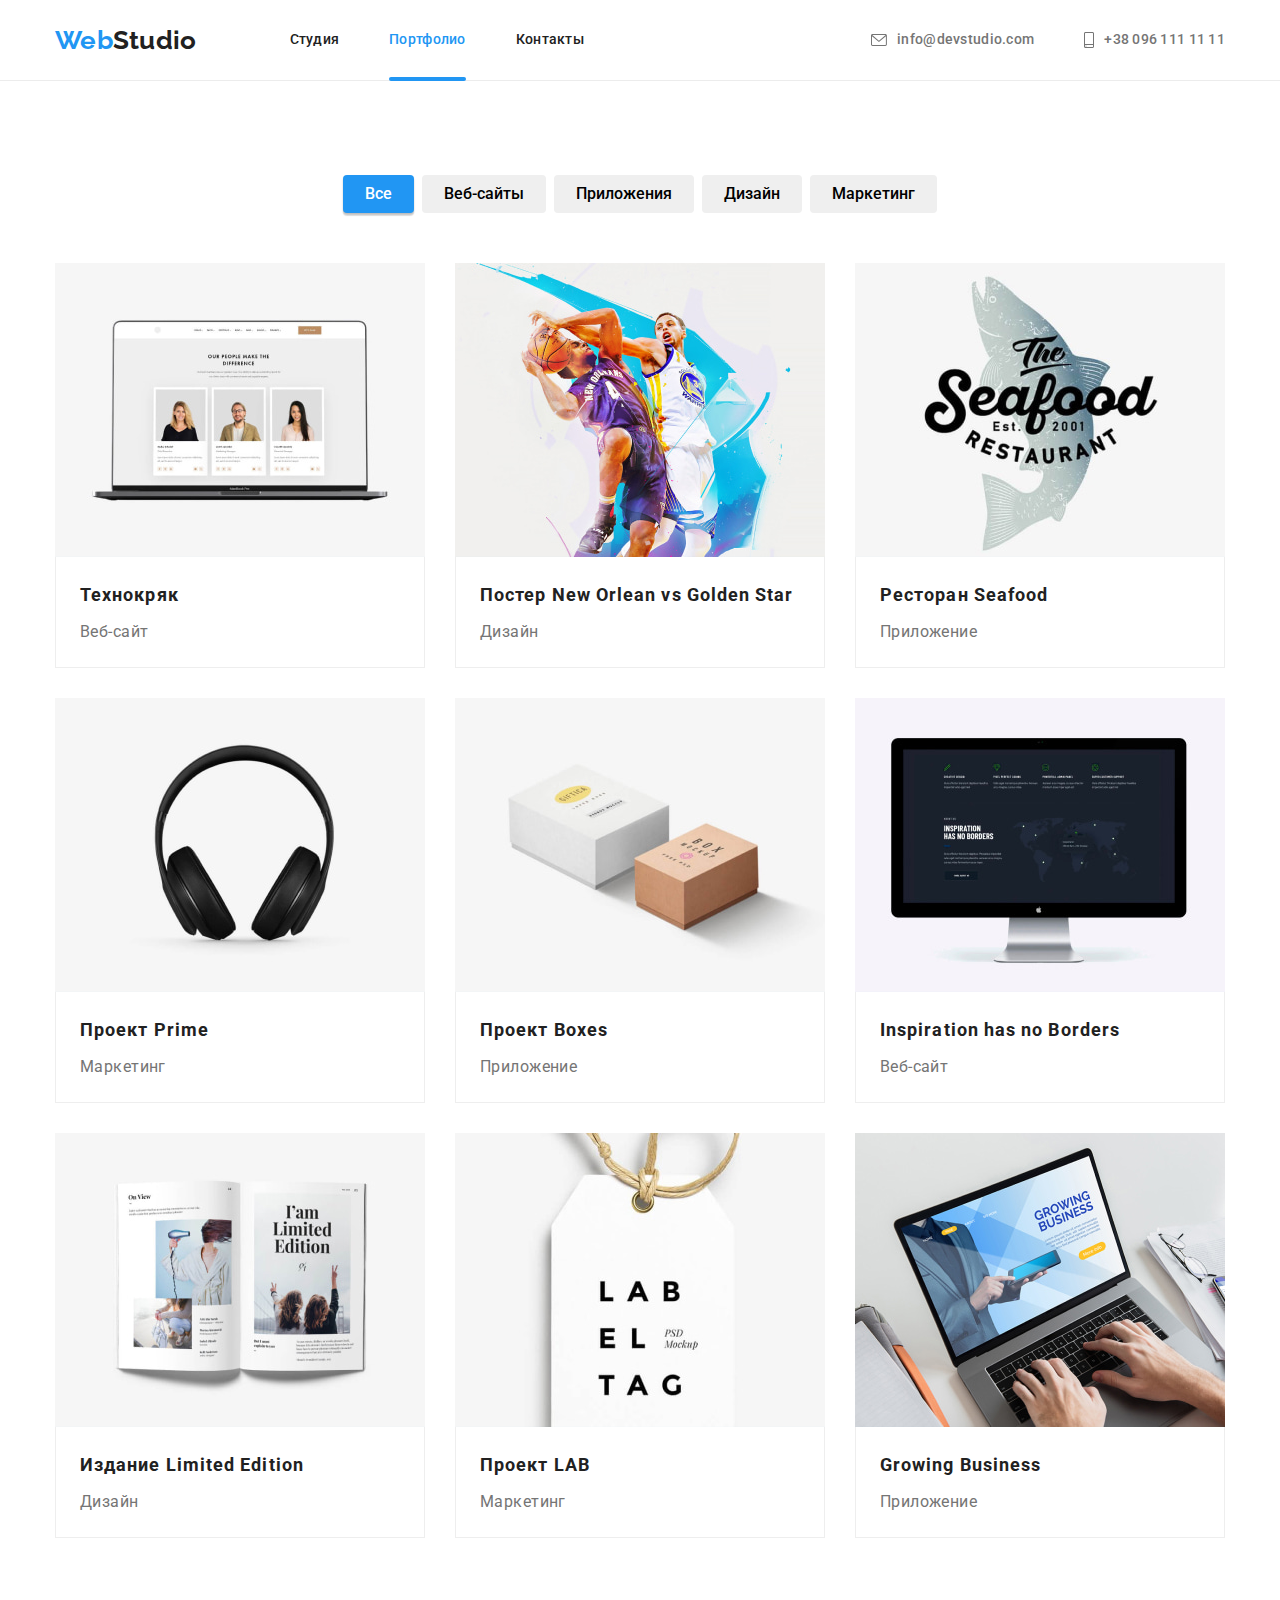
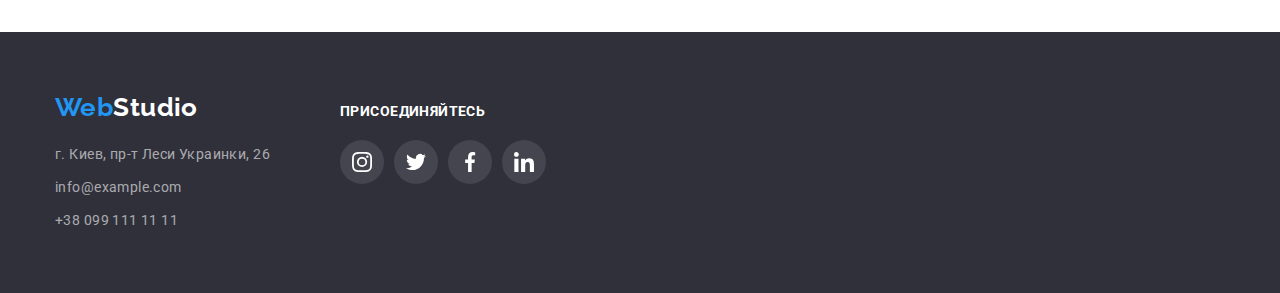
==== portfolio.html @ f39d3039 "Initial commit" ====
<!DOCTYPE html>
<html lang="ru">
  <head>
    <meta charset="UTF-8" />
    <meta http-equiv="X-UA-Compatible" content="IE=edge" />
    <meta name="viewport" content="width=device-width, initial-scale=1.0" />
    <!-- <link rel="preconnect" href="https://fonts.googleapis.com" />
    <link rel="preconnect" href="https://fonts.gstatic.com" crossorigin /> -->
    <link
      href="https://fonts.googleapis.com/css2?family=Raleway:wght@700&family=Roboto:wght@400;500;700;900&display=swap"
      rel="stylesheet"
    />
    <link
      rel="stylesheet"
      href="https://cdnjs.cloudflare.com/ajax/libs/modern-normalize/1.1.0/modern-normalize.min.css"
    />
    <link rel="stylesheet" href="./css/styles.css" />
    <title>Document</title>
  </head>
  <body>
    <header class="header">
      <nav class="container main-nav">
        <a class="logo" href="./index.html">Web<span class="logo-black">Studio</span></a>
        <ul class="site-nav list">
          <li class="item"><a class="link" href="./index.html">Студия</a></li>
          <li class="item"><a class="link active" href="./portfolio.html">Портфолио</a></li>
          <li class="item"><a class="link" href="#">Контакты</a></li>
        </ul>
        <ul class="site-contact list">
          <li class="item">
            <a class="link" href="mailto:info@devstudio.com">
              <svg class="svg-img" width="16" height="12">
                <use href="./images/icons.svg#icon-envelope"></use>
              </svg>
              <span>info@devstudio.com</span></a
            >
          </li>
          <li class="item">
            <a class="link" href="tel:+380961111111">
              <svg class="svg-img" width="10" height="16">
                <use href="./images/icons.svg#icon-smartphone"></use>
              </svg>
              <span>+38 096 111 11 11</span></a
            >
          </li>
        </ul>
      </nav>
    </header>
    <main>
      <section class="section site-allwork">
        <div class="container">
          <!-- Невыдимый заголовок этой секции -->
          <h1 class="title visually-hidden">Все нааши работы</h1>
          <ul class="filter-menu list">
            <li class="item">
              <button class="filter-button active-filter" type="button">Все</button>
            </li>
            <li class="item">
              <button class="filter-button" type="button">Веб-сайты</button>
            </li>
            <li class="item">
              <button class="filter-button" type="button">Приложения</button>
            </li>
            <li class="item"><button class="filter-button" type="button">Дизайн</button></li>
            <li class="item">
              <button class="filter-button" type="button">Маркетинг</button>
            </li>
          </ul>
          <ul class="card-set list">
            <li class="card-item allwork-item">
              <a class="link allwork-link" href="#">
                <div class="product-thumb">
                  <img
                    class="image"
                    src="./images/portfolio/portf_1.jpg"
                    width="370"
                    alt="Технокряк"
                  />
                  <div class="product-overlay">
                    <p>
                      Ресурс предлагает комплексные предложения с разным уровнем функционала и
                      сервисов. Все это позволит посетителю получить исчерпывающие сведения о
                      компании или частном лице.
                    </p>
                  </div>
                </div>
                <div class="site-project">
                  <h2 class="site-project-title">Технокряк</h2>
                  <p class="site-project-text">Веб-сайт</p>
                </div>
              </a>
            </li>
            <li class="card-item allwork-item">
              <a class="link allwork-link" href="#">
                <div class="product-thumb">
                  <img
                    class="image"
                    src="./images/portfolio/portf_2.jpg"
                    width="370"
                    alt="Постер New Orlean vs Golden Star"
                  />
                  <div class="product-overlay">
                    <p>
                      Ресурс предлагает комплексные предложения с разным уровнем функционала и
                      сервисов. Все это позволит посетителю получить исчерпывающие сведения о
                      компании или частном лице.
                    </p>
                  </div>
                </div>
                <div class="site-project">
                  <h2 class="site-project-title">Постер New Orlean vs Golden Star</h2>
                  <p class="site-project-text">Дизайн</p>
                </div>
              </a>
            </li>
            <li class="card-item allwork-item">
              <a class="link allwork-link" href="#">
                <div class="product-thumb">
                  <img
                    class="image"
                    src="./images/portfolio/portf_3.jpg"
                    width="370"
                    alt="Ресторан Seafood"
                  />
                  <div class="product-overlay">
                    <p>
                      Ресурс предлагает комплексные предложения с разным уровнем функционала и
                      сервисов. Все это позволит посетителю получить исчерпывающие сведения о
                      компании или частном лице.
                    </p>
                  </div>
                </div>

                <div class="site-project">
                  <h2 class="site-project-title">Ресторан Seafood</h2>
                  <p class="site-project-text">Приложение</p>
                </div>
              </a>
            </li>
            <li class="card-item allwork-item">
              <a class="link allwork-link" href="#">
                <div class="product-thumb">
                  <img
                    class="image"
                    src="./images/portfolio/portf_4.jpg"
                    width="370"
                    alt="Проект Prime"
                  />
                  <div class="product-overlay">
                    <p>
                      Ресурс предлагает комплексные предложения с разным уровнем функционала и
                      сервисов. Все это позволит посетителю получить исчерпывающие сведения о
                      компании или частном лице.
                    </p>
                  </div>
                </div>

                <div class="site-project">
                  <h2 class="site-project-title">Проект Prime</h2>
                  <p class="site-project-text">Маркетинг</p>
                </div>
              </a>
            </li>
            <li class="card-item allwork-item">
              <a class="link allwork-link" href="#">
                <div class="product-thumb">
                  <img
                    class="image"
                    src="./images/portfolio/portf_5.jpg"
                    width="370"
                    alt="Проект Boxes"
                  />
                  <div class="product-overlay">
                    <p>
                      Ресурс предлагает комплексные предложения с разным уровнем функционала и
                      сервисов. Все это позволит посетителю получить исчерпывающие сведения о
                      компании или частном лице.
                    </p>
                  </div>
                </div>

                <div class="site-project">
                  <h2 class="site-project-title">Проект Boxes</h2>
                  <p class="site-project-text">Приложение</p>
                </div>
              </a>
            </li>
            <li class="card-item allwork-item">
              <a class="link allwork-link" href="#">
                <div class="product-thumb">
                  <img
                    class="image"
                    src="./images/portfolio/portf_6.jpg"
                    width="370"
                    alt="Inspiration has no Borders"
                  />
                  <div class="product-overlay">
                    <p>
                      Ресурс предлагает комплексные предложения с разным уровнем функционала и
                      сервисов. Все это позволит посетителю получить исчерпывающие сведения о
                      компании или частном лице.
                    </p>
                  </div>
                </div>

                <div class="site-project">
                  <h2 class="site-project-title">Inspiration has no Borders</h2>
                  <p class="site-project-text">Веб-сайт</p>
                </div>
              </a>
            </li>
            <li class="card-item allwork-item">
              <a class="link allwork-link" href="#">
                <div class="product-thumb">
                  <img
                    class="image"
                    src="./images/portfolio/portf_7.jpg"
                    width="370"
                    alt="Издание Limited Edition"
                  />
                  <div class="product-overlay">
                    <p>
                      Ресурс предлагает комплексные предложения с разным уровнем функционала и
                      сервисов. Все это позволит посетителю получить исчерпывающие сведения о
                      компании или частном лице.
                    </p>
                  </div>
                </div>

                <div class="site-project">
                  <h2 class="site-project-title">Издание Limited Edition</h2>
                  <p class="site-project-text">Дизайн</p>
                </div>
              </a>
            </li>
            <li class="card-item allwork-item">
              <a class="link allwork-link" href="#">
                <div class="product-thumb">
                  <img
                    class="image"
                    src="./images/portfolio/portf_8.jpg"
                    width="370"
                    alt="Проект LAB"
                  />
                  <div class="product-overlay">
                    <p>
                      Ресурс предлагает комплексные предложения с разным уровнем функционала и
                      сервисов. Все это позволит посетителю получить исчерпывающие сведения о
                      компании или частном лице.
                    </p>
                  </div>
                </div>

                <div class="site-project">
                  <h2 class="site-project-title">Проект LAB</h2>
                  <p class="site-project-text">Маркетинг</p>
                </div>
              </a>
            </li>
            <li class="card-item allwork-item">
              <a class="link allwork-link" href="#">
                <div class="product-thumb">
                  <img
                    class="image"
                    src="./images/portfolio/portf_9.jpg"
                    width="370"
                    alt="Growing Business"
                  />
                  <div class="product-overlay">
                    <p>
                      Ресурс предлагает комплексные предложения с разным уровнем функционала и
                      сервисов. Все это позволит посетителю получить исчерпывающие сведения о
                      компании или частном лице.
                    </p>
                  </div>
                </div>

                <div class="site-project">
                  <h2 class="site-project-title">Growing Business</h2>
                  <p class="site-project-text">Приложение</p>
                </div>
              </a>
            </li>
          </ul>
        </div>
      </section>
    </main>
    <footer class="site-footer">
      <div class="container card-set-footer">
        <div class="footer-card-item">
          <a class="logo" href="#">Web<span class="logo-white">Studio</span></a>
          <address class="footer-contact">
            <ul class="list">
              <li class="item">
                <a
                  class="footer-contact-link link"
                  href="https://goo.gl/maps/ytw7tUdtrMJyWJkt6"
                  target="_blank"
                  rel="noreferrer noopener"
                  >г. Киев, пр-т Леси Украинки, 26</a
                >
              </li>
              <li class="item">
                <a class="footer-contact-link link" href="mailto:info@example.com"
                  >info@example.com</a
                >
              </li>
              <li class="item">
                <a class="footer-contact-link link" href="tel:+380991111111">+38 099 111 11 11</a>
              </li>
            </ul>
          </address>
        </div>
        <div class="footer-card-item">
          <h3 class="section-subtitle">присоединяйтесь</h3>
          <ul class="list card-set-ico">
            <li>
              <a class="ico-item" href="#">
                <svg width="20" height="20">
                  <use href="./images/icons.svg#icon-instagram" />
                </svg>
              </a>
            </li>
            <li>
              <a class="ico-item" href="#">
                <svg width="20" height="20">
                  <use href="./images/icons.svg#icon-twitter" />
                </svg>
              </a>
            </li>
            <li>
              <a class="ico-item" href="#">
                <svg width="20" height="20">
                  <use href="./images/icons.svg#icon-facebook" />
                </svg>
              </a>
            </li>
            <li>
              <a class="ico-item" href="#">
                <svg width="20" height="20">
                  <use href="./images/icons.svg#icon-linkedin" />
                </svg>
              </a>
            </li>
          </ul>
        </div>
      </div>
    </footer>
    <script src="./js/modal.js"></script>
  </body>
</html>
---- css/styles.css ----
/* 
bg-color-primary #2196F3 - голубой цвет фона
bg-color-secondary #F5F4FA  - серый цвет фона
text-color-primary #757575  - основной цвет фона
text-color-secondary #212121 - название кнопок и заголовков
text-color-activ #2196F3 - активный текст
 */

/* Стили ко всему документу */
:root {
  --bg-color-primary: #2196f3;
  --bg-color-secondary: #f5f4fa;
  --text-color-btn-primary: #ffffff;
  --text-color-btn-secondary: #212121;
  --text-color-primary: #757575;
  --text-color-secondary: #212121;
  --text-color-active: #2196f3;
  --black-color: #212121;
  --white-color: #ffffff;
  --ico-color: #AFB1B8;
  --border-color: #EEEEEE;
  --boreder-header-color: #ECECEC;
  --baner-color: #2f303a;

  --timing-function: cubic-bezier(0.4, 0, 0.2, 1);

  

  /* Flex margin */
  --set-margin: 30px;
  --set-margin-ico: 10px;
  
}

/* Загальні стилі для всього документа */
html{
  box-sizing: border-box;
}
body{
  color: var(--text-color-primary);
  font-family: "Roboto", sans-serif;
  letter-spacing: 0.03em;
  font-size: 14px;
  line-height: 1.71;
}
.no-scroll{
  overflow: hidden;
}
h1, h2, h3, h4, h5, h6, p, ul {
  margin: 0px;
  padding: 0px;
}
img{
  display: block;
  max-width: 100%;
  height: auto;
}
.container{
  width: 1200px;
  padding-left: 15px;
  padding-right: 15px;
  margin-left: auto;
  margin-right: auto;
}
.list{
  list-style-type: none;
}
.link{
  text-decoration: none;
  color: currentColor;
}
.section{
  padding: 94px 0px;
}

.section-title{
  margin-top: 0px;
  margin-bottom: 50px;
  color: var(--text-color-secondary);
  font-weight: 700;
  font-size: 36px;
  line-height: 1.17;
  text-align: center;
}

.visually-hidden {
  position: absolute;
  width: 1px;
  height: 1px;
  margin: -1px;
  border: 0;
  padding: 0;
  white-space: nowrap;
  clip-path: inset(100%);
  clip: rect(0 0 0 0);
  overflow: hidden;
}

/* Flex start */
.card-set {
  display: flex;
  flex-wrap: wrap;
  margin-left: calc(-1 * var(--set-margin));
  margin-top: calc(-1 * var(--set-margin));
}

.card-item {
  margin-left: var(--set-margin);
  margin-top: var(--set-margin);
}

.pos-center {
  display: block;
  margin: 0 auto;
}
/* Flex end */


/* END Загальні стилі для всього документа */

/* Стилі для логотипа */
.logo{
  color: var(--text-color-active);
  text-decoration: none;
  font-family: "Raleway", sans-serif;
  font-weight: 700;
  font-size: 26px;
  line-height: 1.19;
}
.logo-black{
  color: var(--black-color);
}
/* END Стилі для логотипа*/



/* Стилі nav */
.header{
  font-weight: 500;
  line-height: 1.14;
  letter-spacing: 0.02em;
  border-bottom: solid 1px var(--boreder-header-color);
}
.main-nav{
  display: flex;
  align-items: center;
}
.site-nav{
  display:flex;
  margin-left: 93px;
}
.site-nav .item + .item{
  margin-left: 50px;
}

.site-nav .item{
  position: relative;
}
.site-nav .link{
  display: block;
  color: var(--text-color-secondary);
  padding-top: 32px;
  padding-bottom: 32px;

  transition-property: color;
  transition-duration: 250ms;
  transition-timing-function: var(--timing-function);

}
.site-nav .link.active::after{
  content: '';
  position: absolute;
  bottom: -1px;
  left: 0px;
  display: block;
  width: 100%;
  height: 4px;
  border-radius: 2px;
  background-color: var(--bg-color-primary);
}

.site-nav .link:hover,
.site-nav .link:focus {
  color: var(--text-color-active);
}
.site-nav .link.active {
  color: var(--text-color-active);
}
.site-contact{
  display: flex;
  margin-left: auto;
}
.site-contact .item + .item {
  margin-left: 50px;
}
/* .site-contact .link{
  display: block;
  padding-top: 32px;
  padding-bottom: 32px;
} */

.site-contact .link{
  display: inline-flex;
  align-items: center;
  padding-top: 32px;
  padding-bottom: 32px;

  transition-property: color;
  transition-duration: 250ms;
  transition-timing-function: var(--timing-function);
}

.site-contact .link:hover,
.site-contact .link:focus {
  color: var(--text-color-active);
}
.site-contact .svg-img{
  margin-right: 10px;
  fill: currentColor;
}


/* .site-contact .link::before{
  content: "";
  margin-right: 10px;
}
.site-contact .envelope::before{
    width: 16px;
    height: 12px;
    background-image: url(../images/header/envelope.svg);
}
.site-contact .envelope:hover::before,
.site-contact .envelope:focus::before {
  background-image: url(../images/header/envelope-blue.svg);
}
.site-contact .phone::before {
  width: 10px;
  height: 16px;
  background-image: url(../images/header/smartphone.svg);
}
.site-contact .phone:hover::before,
.site-contact .phone:focus::before {
  background-image: url(../images/header/smartphone-blue.svg);
} */
/* END Стилі nav  */

/* Section baner */
.hero{
  max-width: 1600px;
  margin-left: auto;
  margin-right: auto;
  padding-top: 200px;
  padding-bottom: 200px;
  /* padding: 200px 0px; */
  text-align: center;

  background-color: var(--baner-color);
  background-image: linear-gradient(
  to right,
  rgba(47, 48, 58, 0.4),
  rgba(47, 48, 58, 0.4)
),
  url(../images/hero/hero.jpg);
  background-position: center;
  background-size: cover;
  background-repeat: no-repeat;
}
.hero .title {
  margin: 0 auto;
  max-width: 696px;
  margin-bottom: 40px;
  color: var(--white-color);
  font-weight: 900;
  font-size: 44px;
  line-height: 1.36;
  letter-spacing: 0.06em;
  text-transform: uppercase;
  
}

.hero .btn {
  padding: 10px 32px;
  border: none;
  border-radius: 4px;
  font-weight: 700;
  font-size: 16px;
  line-height: 1.88;
  font-family: inherit;
  cursor: pointer;
  letter-spacing: 0.06em;
  background-color: var(--bg-color-primary);
  color: var(--text-color-btn-primary);
  box-shadow: 0px 4px 4px rgba(0, 0, 0, 0.15);
}
/* END section baner */

/* Section about */
.site-about{
  padding-bottom: 0px;
}
.site-about-item{
  flex-basis: calc(100% / 4 - var(--set-margin));
}
.site-about-item-svg{
  display: flex;
  justify-content: center;
  align-items: center;
  width: 100%;
  padding-top:25px;
  padding-bottom: 25px;
  margin-bottom: 30px;
  border-radius: 4px;
  background-color: var(--bg-color-secondary);
}

/* .site-about-item::before{
  display: block;
  content: "";
  width: 100%;
  height: 120px;
  margin-bottom: 30px;
  background-color: var(--bg-color-secondary);
  background-repeat: no-repeat;
  background-position: center;
}
.site-about-item.img-ant::before{
  background-image: url(../images/about/antenna.svg);
}
.site-about-item.img-clc::before {
  background-image: url(../images/about/clock.svg);
}
.site-about-item.img-diagr::before {
  background-image: url(../images/about/diagram.svg);
}
.site-about-item.img-astr::before {
  background-image: url(../images/about/astronaut.svg);
} */

/* .site-about-flex>.item:nth-of-type(4n){
  margin-right: 0px;
} */

.site-about .section-subtitle {
  margin-bottom: 10px;
  font-size: 14px;
  color: var(--text-color-secondary);
  font-weight: 700;
  line-height: 1.14;
  text-transform: uppercase;
}
.site-about .text {
  margin: 0px;
}
/* Section about END */

/* Section site-work */
.site-work .image{
  display: block;
}

.site-work-item{
  position: relative;
  flex-basis: calc(100% / 3 - var(--set-margin));
}
.site-work .site-work-block{
  position: absolute;
  bottom: 0;
  left: 0px;
  width: 100%;
  padding-top: 27px;
  padding-bottom: 27px;
  background-color: rgba(47, 48, 58, 0.8);;

  line-height: calc(16 / 14);
  text-align: center;
  text-transform: uppercase;
  color: var(--white-color);
  font-size: 14px;
}
/* Section site-work END*/

/* Section our comand */
.site-command {
  background-color: var(--bg-color-secondary);
  text-align: center;
}
.site-command .image{
  display: block;
}
.site-command .text-block{
  padding: 30px;
}

.site-command-item{
  flex-basis: calc(100% / 4 - var(--set-margin));
  box-shadow: 0px 1px 3px rgba(0, 0, 0, 0.12), 0px 1px 1px rgba(0, 0, 0, 0.14), 0px 2px 1px rgba(0, 0, 0, 0.2);
  border-radius: 0px 0px 4px 4px;
  background-color: var(--white-color);
}

.site-command .comand-name{
  color: var(--text-color-btn-secondary);
  font-weight: 500;
  line-height: 1.18;
  font-size: 16px;
  margin-bottom: 10px;
}

.site-command .text{
  font-size: 16px;
  line-height: 1.19;
  margin-bottom: 16px;
}

/* Flex start ico */
.card-set-ico {
  display: flex;
  gap: 10px;
  justify-content: space-around;
}

.ico-item {
  width: 44px;
  height: 44px;
  display: flex;
  border-radius: 50%;
  align-items: center;
  justify-content: center;
  fill: var(--ico-color);

  transition-property: background-color, fill;
  transition-duration: 250ms;
  transition-timing-function: var(--timing-function);
  
}
.ico-item:hover,
.ico-item:focus {
  background-color: var(--bg-color-primary);
  fill: var(--white-color);
}
/* Flex end ico*/

/* Our clients */
.site-clients-item {
  flex-basis: calc(100% /6  - var(--set-margin));
}
.site-clients .out-box{
  display: flex;
  /* width: 170px; */
  height: 90px;
  align-items: center;
  fill: var(--ico-color);
  border: 1px solid;
  border-color: var(--ico-color);
  border-radius: 4px;

  transition-property: fill, border-color;
  transition-duration: 250ms;
  transition-timing-function: var(--timing-function);
}
.site-clients .out-box:hover,
.site-clients .out-box:focus{
  fill: var(--bg-color-primary);
  border-color: var(--bg-color-primary);
}
/* Our clients end*/


/* =====================PORTFOLIO====================== */
/* Button */
.filter-menu {
  margin-bottom: 50px;
  display: flex;
  justify-content: center;
}
.filter-menu .item + .item{
  margin-left: 8px;
}
.filter-button {
  padding: 6px 22px;
  border: none;
  border-radius: 4px;
  
  font-weight: 500;
  font-size: 16px;
  line-height: 1.63;
  text-align: center;
  font-family: inherit;
  cursor: pointer;

  transition-property: color, background-color, box-shadow;
  transition-duration: 250ms;
  transition-timing-function: var(--timing-function);
  }

.filter-button:hover, .filter-button:focus, .active-filter{
  background-color: var(--bg-color-primary);
  color: var(--text-color-btn-primary);
  box-shadow: 0px 3px 1px rgba(0, 0, 0, 0.1), 0px 1px 2px rgba(0, 0, 0, 0.08), 0px 2px 2px rgba(0, 0, 0, 0.12);
}

/* Section project on PORTFOLIO */

.allwork-item{
  flex-basis: calc(100% / 3 - var(--set-margin));
}
.allwork-link{
  display: block;

  transition-property: box-shadow;
  transition-duration: 250ms;
  transition-timing-function: var(--timing-function);
}
.allwork-link:hover,
.allwork-link:focus
{
  box-shadow: 0px 1px 1px rgba(0, 0, 0, 0.12), 0px 4px 4px rgba(0, 0, 0, 0.06), 1px 4px 6px rgba(0, 0, 0, 0.16); 
}

.flex-container .image{
  display: block;
}

.site-project{
  padding: 20px 24px;
  border-left: solid 1px var(--border-color);
  border-right: solid 1px var(--border-color);
  border-bottom: solid 1px var(--border-color);
}

.site-project-title {
  margin-bottom: 4px;
  color: var(--text-color-secondary);
  font-weight: 700;
  font-size: 18px;
  line-height: 2;
  letter-spacing: 0.06em;
}

.site-project-text {
  font-size: 16px;
  line-height: 1.88;
}
.product-thumb {
  position: relative;
  overflow: hidden;
}

.product-overlay {
  position: absolute;
  width: 100%;
  height: 100%;
  bottom: 0;
  left: 0;
  padding-left: 24px;
  padding-right: 24px;
  padding-top: 5px;
  padding-bottom: 5px;
  display: flex;
  justify-content: center;
  align-items: center;

  line-height: calc(28 / 18);
  color: var(--white-color);
  font-size: 18px;

  background: rgba(33, 150, 243, 0.9);
  transform: translateY(100%);
  transition: transform 250ms var(--timing-function);
}

.allwork-link:hover .product-overlay, .allwork-link:focus .product-overlay {
  transform: translateY(0%);
}

/* footer */
.card-set-footer{
  display: flex;
  gap: 70px;
  align-items: baseline;
}
.site-footer {
  padding: 60px 0px;
  background-color: var(--baner-color);
}
.site-footer .left{
  margin-right: 70px;
  display: inline-block;
}
.site-footer .logo{
  margin-bottom: 20px;
  display: block;
}

.logo-white { 
  color: var(--white-color);
}

.footer-contact{
  font-style: inherit;
}
.footer-contact .item{
  margin-bottom: 9px;
}
.footer-contact .item:last-child {
  margin-bottom: 0px;
}

.footer-contact-link {
  color: rgb(255, 255, 255, 0.6);
  font-style: normal;

  transition-property: color;
  transition-duration: 250ms;
  transition-timing-function: var(--timing-function);
}

.footer-contact-link:hover, .footer-contact-link:focus{
  color: #ffffff;
}

.site-footer .center{
  display: inline-block;
  outline: 1px #EEEEEE solid;
}
.site-footer .section-subtitle {
  margin-bottom: 20px;
  font-size: 14px;
  color: var(--white-color);
  font-weight: 700;
  line-height: 1.14;
  text-transform: uppercase;
  letter-spacing: 0.03em;
}

.card-item-center .section-subtitle{
  margin-bottom: 20px;
}
.site-footer .ico-item{
  background: rgba(255, 255, 255, 0.1);
  fill: var(--white-color);

  transition-property: background-color;
  transition-duration: 250ms;
  transition-timing-function: var(--timing-function);
}
.site-footer .ico-item:hover,
.site-footer .ico-item:focus {
  background-color: var(--bg-color-primary);
}

/* Modal window */
.backdrop{
  position:fixed;
  top: 0px;
  left: 0px;

  width: 100%;
  height: 100%;

  background: rgba(0, 0, 0, 0.2);
  opacity: 1;
  transition: opacity 250ms var(--timing-function), visibility 250ms var(--timing-function);
}
.backdrop.is-hidden{
  opacity: 0;
  visibility: hidden;
  pointer-events: none;
}

.backdrop.is-hidden .modal{
  transform: translate(-50%, -50%) scale(0.9);
}

.modal{
  position: absolute;
  top: 50%;
  left: 50%;
  width: 528px;
  height: 581px;
  background-color: var(--white-color);
  box-shadow: 0px 1px 3px rgba(0, 0, 0, 0.12), 0px 1px 1px rgba(0, 0, 0, 0.14), 0px 2px 1px rgba(0, 0, 0, 0.2);
  border-radius: 4px;

  transform: translate(-50%, -50%) scale(1);
  transition: transform 250ms var(--timing-function);
}
.modal-btn{
  position: absolute;
  right: 8px;
  top: 8px;
  display: flex;
  justify-content: center;
  align-items: center;
  width: 30px;
  height: 30px;
  padding: 0px;
  border: 1px solid rgba(0, 0, 0, 0.1);
  border-radius: 50%;
  background-color: transparent;
  cursor: pointer;
}

/* Modal window end */
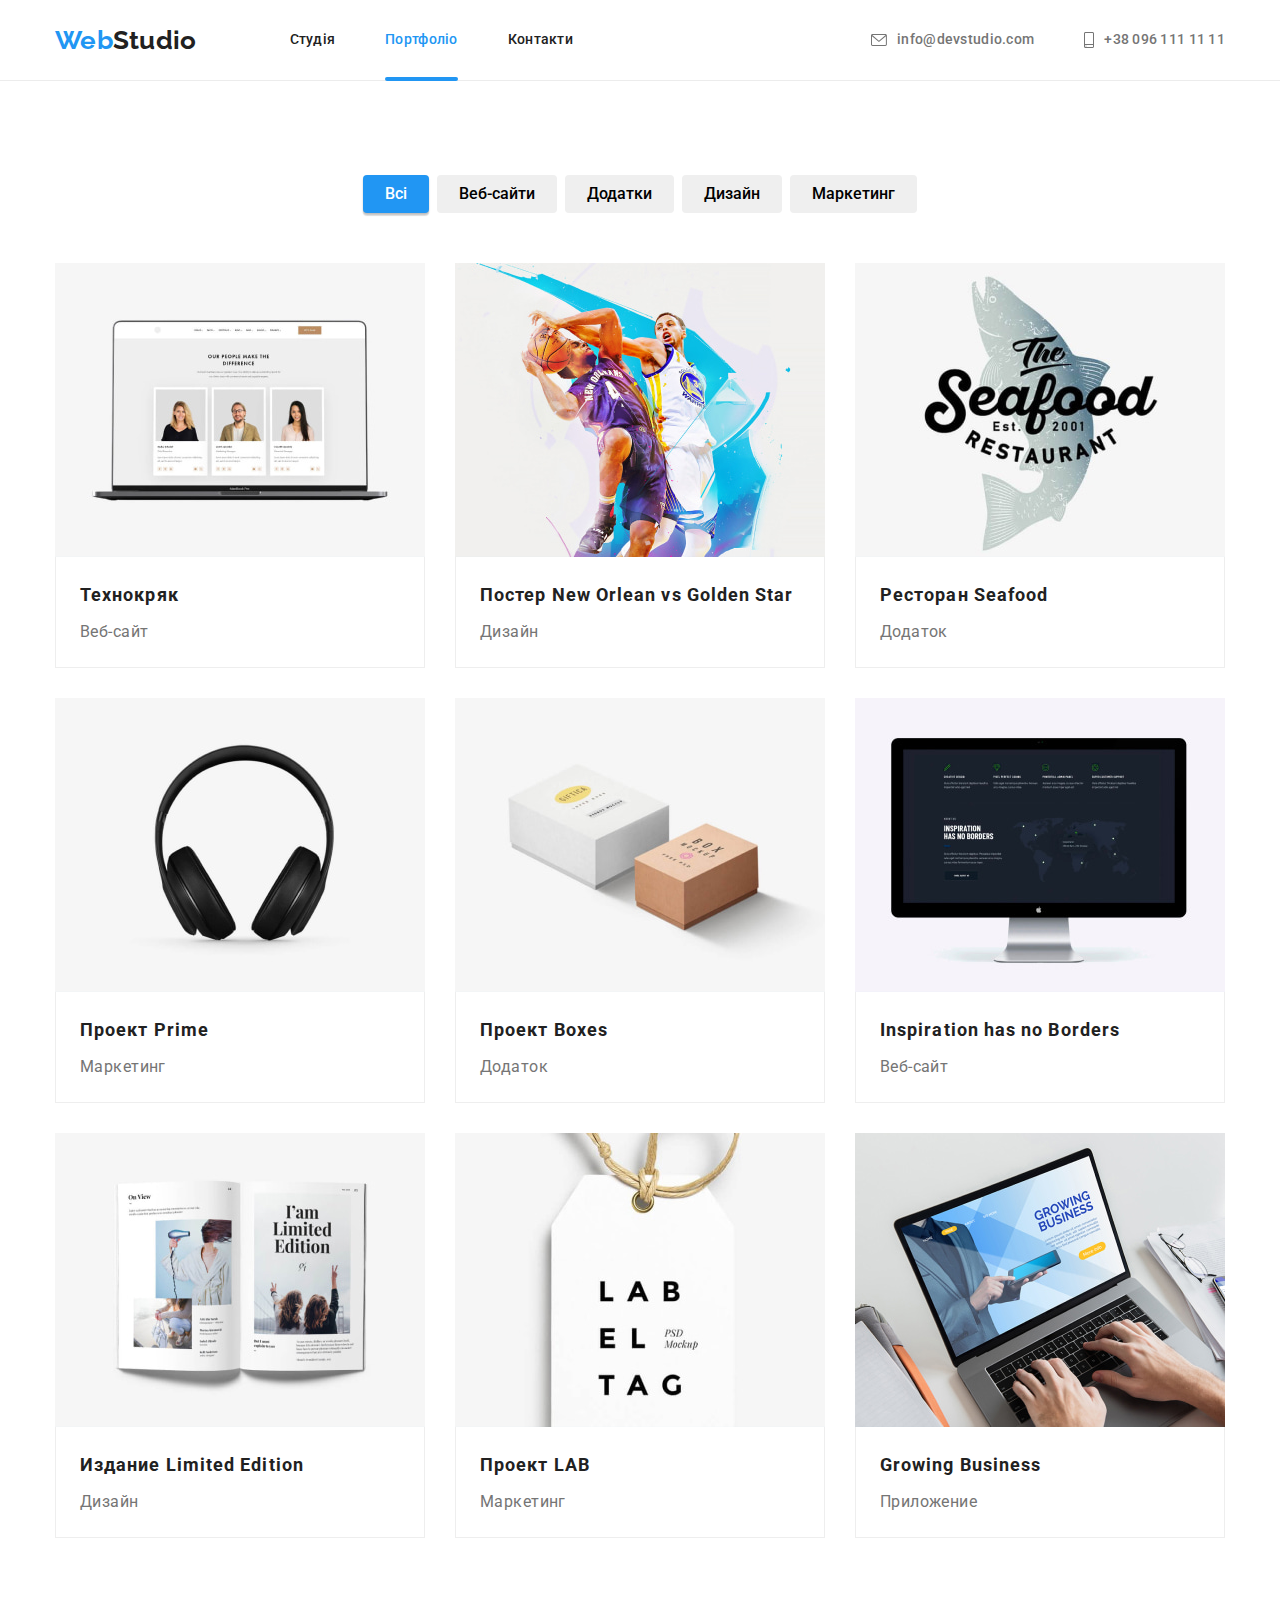
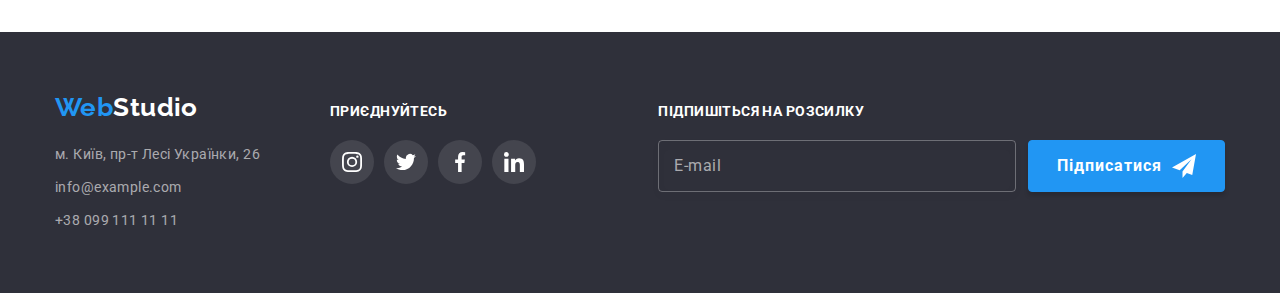
==== commit 054b8fa3: "change_2707" ====
--- a/portfolio.html
+++ b/portfolio.html
@@ -22,9 +22,9 @@
       <nav class="container main-nav">
         <a class="logo" href="./index.html">Web<span class="logo-black">Studio</span></a>
         <ul class="site-nav list">
-          <li class="item"><a class="link" href="./index.html">Студия</a></li>
-          <li class="item"><a class="link active" href="./portfolio.html">Портфолио</a></li>
-          <li class="item"><a class="link" href="#">Контакты</a></li>
+          <li class="item"><a class="link" href="./index.html">Студія</a></li>
+          <li class="item"><a class="link active" href="./portfolio.html">Портфоліо</a></li>
+          <li class="item"><a class="link" href="#">Контакти</a></li>
         </ul>
         <ul class="site-contact list">
           <li class="item">
@@ -53,13 +53,13 @@
           <h1 class="title visually-hidden">Все нааши работы</h1>
           <ul class="filter-menu list">
             <li class="item">
-              <button class="filter-button active-filter" type="button">Все</button>
+              <button class="filter-button active-filter" type="button">Всі</button>
             </li>
             <li class="item">
-              <button class="filter-button" type="button">Веб-сайты</button>
+              <button class="filter-button" type="button">Веб-сайти</button>
             </li>
             <li class="item">
-              <button class="filter-button" type="button">Приложения</button>
+              <button class="filter-button" type="button">Додатки</button>
             </li>
             <li class="item"><button class="filter-button" type="button">Дизайн</button></li>
             <li class="item">
@@ -78,9 +78,9 @@
                   />
                   <div class="product-overlay">
                     <p>
-                      Ресурс предлагает комплексные предложения с разным уровнем функционала и
-                      сервисов. Все это позволит посетителю получить исчерпывающие сведения о
-                      компании или частном лице.
+                      Ресурс пропонує комплексні пропозиції з різним рівнем функціоналу та сервісів.
+                      Все це дозволить відвідувачу отримати вичерпні відомості про компанію чи
+                      приватну особу.
                     </p>
                   </div>
                 </div>
@@ -101,9 +101,9 @@
                   />
                   <div class="product-overlay">
                     <p>
-                      Ресурс предлагает комплексные предложения с разным уровнем функционала и
-                      сервисов. Все это позволит посетителю получить исчерпывающие сведения о
-                      компании или частном лице.
+                      Ресурс пропонує комплексні пропозиції з різним рівнем функціоналу та сервісів.
+                      Все це дозволить відвідувачу отримати вичерпні відомості про компанію чи
+                      приватну особу.
                     </p>
                   </div>
                 </div>
@@ -124,16 +124,16 @@
                   />
                   <div class="product-overlay">
                     <p>
-                      Ресурс предлагает комплексные предложения с разным уровнем функционала и
-                      сервисов. Все это позволит посетителю получить исчерпывающие сведения о
-                      компании или частном лице.
+                      Ресурс пропонує комплексні пропозиції з різним рівнем функціоналу та сервісів.
+                      Все це дозволить відвідувачу отримати вичерпні відомості про компанію чи
+                      приватну особу.
                     </p>
                   </div>
                 </div>
 
                 <div class="site-project">
                   <h2 class="site-project-title">Ресторан Seafood</h2>
-                  <p class="site-project-text">Приложение</p>
+                  <p class="site-project-text">Додаток</p>
                 </div>
               </a>
             </li>
@@ -148,9 +148,9 @@
                   />
                   <div class="product-overlay">
                     <p>
-                      Ресурс предлагает комплексные предложения с разным уровнем функционала и
-                      сервисов. Все это позволит посетителю получить исчерпывающие сведения о
-                      компании или частном лице.
+                      Ресурс пропонує комплексні пропозиції з різним рівнем функціоналу та сервісів.
+                      Все це дозволить відвідувачу отримати вичерпні відомості про компанію чи
+                      приватну особу.
                     </p>
                   </div>
                 </div>
@@ -172,16 +172,16 @@
                   />
                   <div class="product-overlay">
                     <p>
-                      Ресурс предлагает комплексные предложения с разным уровнем функционала и
-                      сервисов. Все это позволит посетителю получить исчерпывающие сведения о
-                      компании или частном лице.
+                      Ресурс пропонує комплексні пропозиції з різним рівнем функціоналу та сервісів.
+                      Все це дозволить відвідувачу отримати вичерпні відомості про компанію чи
+                      приватну особу.
                     </p>
                   </div>
                 </div>
 
                 <div class="site-project">
                   <h2 class="site-project-title">Проект Boxes</h2>
-                  <p class="site-project-text">Приложение</p>
+                  <p class="site-project-text">Додаток</p>
                 </div>
               </a>
             </li>
@@ -196,9 +196,9 @@
                   />
                   <div class="product-overlay">
                     <p>
-                      Ресурс предлагает комплексные предложения с разным уровнем функционала и
-                      сервисов. Все это позволит посетителю получить исчерпывающие сведения о
-                      компании или частном лице.
+                      Ресурс пропонує комплексні пропозиції з різним рівнем функціоналу та сервісів.
+                      Все це дозволить відвідувачу отримати вичерпні відомості про компанію чи
+                      приватну особу.
                     </p>
                   </div>
                 </div>
@@ -220,9 +220,9 @@
                   />
                   <div class="product-overlay">
                     <p>
-                      Ресурс предлагает комплексные предложения с разным уровнем функционала и
-                      сервисов. Все это позволит посетителю получить исчерпывающие сведения о
-                      компании или частном лице.
+                      Ресурс пропонує комплексні пропозиції з різним рівнем функціоналу та сервісів.
+                      Все це дозволить відвідувачу отримати вичерпні відомості про компанію чи
+                      приватну особу.
                     </p>
                   </div>
                 </div>
@@ -244,9 +244,9 @@
                   />
                   <div class="product-overlay">
                     <p>
-                      Ресурс предлагает комплексные предложения с разным уровнем функционала и
-                      сервисов. Все это позволит посетителю получить исчерпывающие сведения о
-                      компании или частном лице.
+                      Ресурс пропонує комплексні пропозиції з різним рівнем функціоналу та сервісів.
+                      Все це дозволить відвідувачу отримати вичерпні відомості про компанію чи
+                      приватну особу.
                     </p>
                   </div>
                 </div>
@@ -268,9 +268,9 @@
                   />
                   <div class="product-overlay">
                     <p>
-                      Ресурс предлагает комплексные предложения с разным уровнем функционала и
-                      сервисов. Все это позволит посетителю получить исчерпывающие сведения о
-                      компании или частном лице.
+                      Ресурс пропонує комплексні пропозиції з різним рівнем функціоналу та сервісів.
+                      Все це дозволить відвідувачу отримати вичерпні відомості про компанію чи
+                      приватну особу.
                     </p>
                   </div>
                 </div>
@@ -297,7 +297,7 @@
                   href="https://goo.gl/maps/ytw7tUdtrMJyWJkt6"
                   target="_blank"
                   rel="noreferrer noopener"
-                  >г. Киев, пр-т Леси Украинки, 26</a
+                  >м. Київ, пр-т Лесі Українки, 26</a
                 >
               </li>
               <li class="item">
@@ -312,37 +312,52 @@
           </address>
         </div>
         <div class="footer-card-item">
-          <h3 class="section-subtitle">присоединяйтесь</h3>
+          <h3 class="section-subtitle">приєднуйтесь</h3>
           <ul class="list card-set-ico">
             <li>
-              <a class="ico-item" href="#">
+              <a class="ico-item" href="#" aria-label="Посилання на Інстаграм">
                 <svg width="20" height="20">
                   <use href="./images/icons.svg#icon-instagram" />
                 </svg>
               </a>
             </li>
             <li>
-              <a class="ico-item" href="#">
+              <a class="ico-item" href="#" aria-label="Посилання на Твітер">
                 <svg width="20" height="20">
                   <use href="./images/icons.svg#icon-twitter" />
                 </svg>
               </a>
             </li>
             <li>
-              <a class="ico-item" href="#">
+              <a class="ico-item" href="#" aria-label="Посилання на Фейсбук">
                 <svg width="20" height="20">
                   <use href="./images/icons.svg#icon-facebook" />
                 </svg>
               </a>
             </li>
             <li>
-              <a class="ico-item" href="#">
+              <a class="ico-item" href="#" aria-label="Посилання на Лінкедін">
                 <svg width="20" height="20">
                   <use href="./images/icons.svg#icon-linkedin" />
                 </svg>
               </a>
             </li>
           </ul>
+        </div>
+        <div class="footer-card-item-form">
+          <h3 class="section-subtitle">Підпишіться на розсилку</h3>
+          <form class="footer-form" autocomplete="off">
+            <div class="form-field">
+              <input class="footer-form-input" type="email" name="mail" placeholder=" " required />
+              <label class="footer-form-label">E-mail</label>
+            </div>
+            <button class="footer-form-button" type="submit">
+              <span>Підписатися</span>
+              <svg width="24" height="24">
+                <use href="./images/icons.svg#icon-send" />
+              </svg>
+            </button>
+          </form>
         </div>
       </div>
     </footer>
--- a/css/styles.css
+++ b/css/styles.css
@@ -21,6 +21,7 @@
   --border-color: #EEEEEE;
   --boreder-header-color: #ECECEC;
   --baner-color: #2f303a;
+  --btn-hover: #188CE8;
 
   --timing-function: cubic-bezier(0.4, 0, 0.2, 1);
 
@@ -292,6 +293,10 @@
   color: var(--text-color-btn-primary);
   box-shadow: 0px 4px 4px rgba(0, 0, 0, 0.15);
 }
+
+.hero .btn:hover, .hero .btn:focus{
+  background-color: var(--btn-hover);
+}
 /* END section baner */
 
 /* Section about */
@@ -633,9 +638,6 @@
   letter-spacing: 0.03em;
 }
 
-.card-item-center .section-subtitle{
-  margin-bottom: 20px;
-}
 .site-footer .ico-item{
   background: rgba(255, 255, 255, 0.1);
   fill: var(--white-color);
@@ -648,6 +650,71 @@
 .site-footer .ico-item:focus {
   background-color: var(--bg-color-primary);
 }
+
+/* footer form */
+.footer-card-item-form{
+  margin-left: auto;
+}
+.footer-form{
+  display: flex;
+  gap: 12px;
+  align-items: flex-start;
+  justify-content: space-between;
+
+}
+.form-field{
+  position: relative;
+}
+.footer-form-input{
+  width: 358px;
+  /* height: 50px; */
+  padding: 15px 16px;
+  background-color: inherit;
+  border: 1px solid rgba(255, 255, 255, 0.3);
+  filter: drop-shadow(0px 4px 4px rgba(0, 0, 0, 0.15));
+  border-radius: 4px;
+
+  font-size: 16px;
+  line-height: calc(20 / 16);
+  font-weight: 400;
+  color: rgba(255, 255, 255, 0.6);
+}
+.footer-form-input:focus + .footer-form-label,
+.footer-form-input:not(:placeholder-shown) + .footer-form-label{
+  opacity: 0;
+}
+.footer-form-label{
+  position: absolute;
+  top: 50%;
+  left: 16px;
+  transform: translateY(-50%);
+  transition: opacity 250ms var(--timing-function);
+
+  font-size: 16px;
+  line-height: calc(20 / 16);
+
+  color: rgba(255, 255, 255, 0.6);
+}
+.footer-form-button{
+  display: flex;
+  gap: 10px;
+  align-items: center;
+
+  padding: 10px 28px;
+  background-color: var(--bg-color-primary);
+  box-shadow: 0px 4px 4px rgba(0, 0, 0, 0.15);
+  border-radius: 4px;
+  border: 1px solid var(--bg-color-primary);
+  cursor: pointer;
+
+  line-height: calc(30 / 16);
+  font-weight: 700;
+  font-size: 16px;
+  letter-spacing: 0.06em;
+  color: var(--white-color);
+}
+
+/* footer form end */
 
 /* Modal window */
 .backdrop{
@@ -681,6 +748,7 @@
   background-color: var(--white-color);
   box-shadow: 0px 1px 3px rgba(0, 0, 0, 0.12), 0px 1px 1px rgba(0, 0, 0, 0.14), 0px 2px 1px rgba(0, 0, 0, 0.2);
   border-radius: 4px;
+  padding: 40px;
 
   transform: translate(-50%, -50%) scale(1);
   transition: transform 250ms var(--timing-function);
@@ -699,6 +767,110 @@
   border-radius: 50%;
   background-color: transparent;
   cursor: pointer;
-}
+  fill: #000000;
+}
+.modal-btn:hover{
+  fill: var(--bg-color-primary);
+}
+
+.modal .form-title{
+  display: block;
+  margin-bottom: 12px;
+
+  line-height: calc(23 / 20);
+  font-size: 20px;
+  text-align: center;
+  color: var(--text-color-btn-secondary);
+}
+.modal .form-field{
+  margin-bottom: 10px;
+}
+.modal .form-label {
+  display: block;
+  margin-bottom: 4px;
+
+  font-size: 12px;
+  line-height: calc(14 / 12);
+  letter-spacing: 0.01em;
+}
+.form-icon-inp{
+  position: relative;
+}
+
+.modal .form-input{
+  display: block;
+  width: 100%;
+  padding: 12px;
+  padding-left: 42px;
+
+  border: 1px solid;
+  border-color:  rgba(33, 33, 33, 0.2);
+  border-radius: 4px;
+}
+.modal .form-input:focus{
+  outline: none;
+  border-color: var(--bg-color-primary);
+}
+.modal .form-input:focus + .icon{
+  fill: var(--bg-color-primary);
+}
+
+.form-field .icon{
+  position: absolute;
+  display: flex;
+  justify-content: center;
+  align-items: center;
+  top: 50%;
+  left: 12px;
+  transform: translateY(-50%);
+  fill: var(--black-color);
+
+  font-size: 12px;
+  line-height: calc(14 / 12);
+  letter-spacing: 0.01em;
+}
+.form-field-area{
+  margin-bottom: 20px;
+}
+.form-textarea{
+  display: block;
+  width: 100%;
+  padding: 12px 16px;
+  resize: none;
+  /* border: solid 1px; */
+  /* font-family: inherit;
+  font-size: inherit; */
+}
+.form-textarea:focus{
+  outline: none;
+  border-color: var(--bg-color-primary);
+}
+.form .form-button{
+  display: block;
+  margin: 0 auto;
+  min-width: 200px;
+  padding: 10px;
+
+  /* display: flex;
+  align-items: center;
+  text-align: center;
+  align-content: center; */
+  
+  background-color: var(--bg-color-primary);
+  box-shadow: 0px 4px 4px rgba(0, 0, 0, 0.15);
+  border-radius: 4px;
+  border: none;
+
+  font-weight: 700;
+  font-size: 16px;
+  line-height: calc(30 / 16);
+  color: var(--white-color);
+  letter-spacing: 0.06em;
+  cursor: pointer;
+}
+.form .form-button:hover{
+  background-color: var(--btn-hover);
+}
+
 
 /* Modal window end */